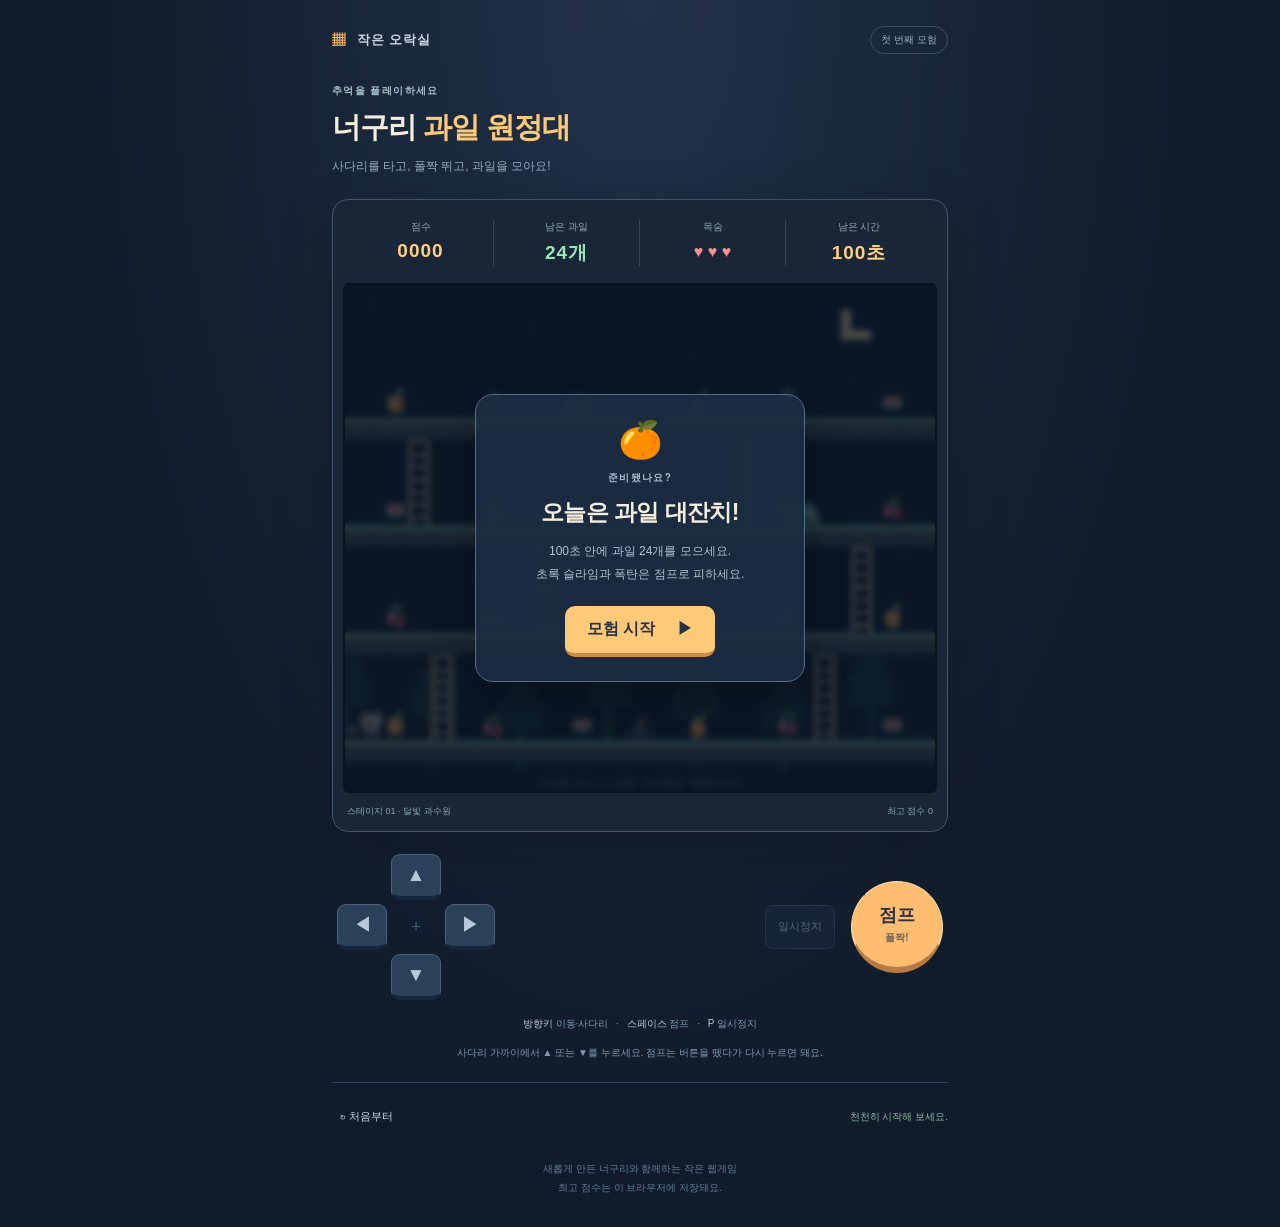
==== games/neoguri/index.html @ 7b436b3d "Add mobile raccoon fruit adventure game with touch controls and tests" ====
<!doctype html>
<html lang="ko"><head><meta charset="UTF-8"><meta name="viewport" content="width=device-width,initial-scale=1,viewport-fit=cover"><meta name="theme-color" content="#101b2b"><title>너구리 과일 원정대</title><link rel="stylesheet" href="style.css"><script src="engine.js" defer></script><script src="game.js" defer></script></head>
<body><main><header><div class="brand"><span class="brand-icon" aria-hidden="true">▦</span> 작은 오락실</div><span class="chip">첫 번째 모험</span></header><section class="heading"><p class="eyebrow">추억을 플레이하세요</p><h1>너구리 <span>과일 원정대</span></h1><p>사다리를 타고, 폴짝 뛰고, 과일을 모아요!</p></section>
<section class="machine" aria-label="너구리 게임"><div class="stats"><div>점수<strong id="score">0000</strong></div><div>남은 과일<strong id="fruit">24개</strong></div><div>목숨<strong id="lives">♥ ♥ ♥</strong></div><div>남은 시간<strong id="time">100초</strong></div></div>
<div class="screen"><canvas id="game" width="560" height="480" role="img" aria-label="과일과 사다리가 있는 네 층의 게임 화면. 아래 버튼이나 방향키로 너구리를 조종하세요.">이 게임은 캔버스를 지원하는 브라우저가 필요합니다.</canvas><div id="overlay" class="overlay"><div class="overlay-card"><span id="overlay-icon" class="big-icon" aria-hidden="true">🍊</span><p class="eyebrow" id="overlay-kicker">준비됐나요?</p><h2 id="overlay-title">오늘은 과일 대잔치!</h2><p id="overlay-body">100초 안에 과일 24개를 모으세요.<br>초록 슬라임과 폭탄은 점프로 피하세요.</p><button id="start" class="primary">모험 시작 <span aria-hidden="true">▶</span></button></div></div></div>
<div class="machine-bottom"><span>스테이지 01 · 달빛 과수원</span><span id="best">최고 점수 0</span></div></section>
<section class="controls" aria-label="게임 조작"><div class="dpad"><button class="up" data-control="up" aria-label="위로, 사다리 오르기">▲</button><button class="left" data-control="left" aria-label="왼쪽으로 이동">◀</button><span class="pad-center" aria-hidden="true">＋</span><button class="right" data-control="right" aria-label="오른쪽으로 이동">▶</button><button class="down" data-control="down" aria-label="아래로, 사다리 내려가기">▼</button></div><div class="actions"><button id="pause" class="secondary" disabled>일시정지</button><button data-control="jump" class="jump">점프<span>폴짝!</span></button></div></section>
<div class="instructions"><p><b>방향키</b> 이동·사다리 <span>·</span> <b>스페이스</b> 점프 <span>·</span> <b>P</b> 일시정지</p><p>사다리 가까이에서 ▲ 또는 ▼를 누르세요. 점프는 버튼을 뗐다가 다시 누르면 돼요.</p></div><div class="bottom-row"><button id="restart" class="text-button">↻ 처음부터</button><span id="status" role="status" aria-live="polite">천천히 시작해 보세요.</span></div><footer>새롭게 만든 너구리와 함께하는 작은 웹게임<br>최고 점수는 이 브라우저에 저장돼요.</footer></main></body></html>
---- games/neoguri/style.css ----
*{box-sizing:border-box} :root{color-scheme:dark;font-family:-apple-system,BlinkMacSystemFont,"Apple SD Gothic Neo","Noto Sans KR",sans-serif;background:#101b2b;color:#f4eedc}body{margin:0;background:radial-gradient(ellipse at 50% 0,#213149 0,transparent 65%)}button{font:inherit;cursor:pointer;touch-action:manipulation}button:focus-visible{outline:3px solid #8ce5ba;outline-offset:4px}main{width:min(100%,660px);margin:auto;padding:26px 22px max(30px,env(safe-area-inset-bottom))}header{display:flex;justify-content:space-between;align-items:center}.brand{font-size:13px;font-weight:700;color:#c9d5db;letter-spacing:.06em}.brand-icon{color:#ffbc62;margin-right:7px}.chip{color:#9cafc3;font-size:10px;border:1px solid #3b4d61;padding:6px 10px;border-radius:30px}.heading{margin:30px 0 24px}.eyebrow{font-size:10px;letter-spacing:.14em;color:#a9c1cb;font-weight:700}h1{font-size:29px;letter-spacing:-1px;margin:9px 0 10px}h1 span{color:#ffca78}.heading>p:last-child{font-size:12px;color:#94aabd;margin:0}.machine{border:1px solid #43546b;border-radius:16px;overflow:hidden;background:#192638;padding:10px;box-shadow:0 18px 60px #0003}.stats{display:grid;grid-template-columns:repeat(4,1fr);padding:10px 5px 17px}.stats>div{font-size:10px;color:#92a8b9;text-align:center;border-right:1px solid #33445b}.stats>div:last-child{border:0}.stats strong{display:block;color:#ffcf80;font-size:19px;font-variant-numeric:tabular-nums;letter-spacing:1px;margin-top:6px}#lives{color:#ff8c91;font-size:16px;padding-top:3px;letter-spacing:0}#fruit{color:#9ce5b6}.screen{position:relative;background:#101a2a;border-radius:6px;overflow:hidden;border:2px solid #0b1321}canvas{display:block;width:100%;height:auto;image-rendering:pixelated}.overlay{position:absolute;inset:0;display:grid;place-items:center;padding:14px;background:#091524bd;backdrop-filter:blur(3px)}.overlay-card{text-align:center;max-width:330px;width:100%;background:#1c2d42ed;border:1px solid #547086;border-radius:18px;padding:24px 16px;box-shadow:0 18px 40px #0004}.big-icon{font-size:36px}.overlay h2{font-size:23px;letter-spacing:-.6px;margin:12px 0}.overlay-card>p:not(.eyebrow){color:#b2c4d0;font-size:12px;line-height:1.9;margin:0 0 20px}.primary{background:#ffca78;color:#293345;border:0;border-bottom:4px solid #c98c42;border-radius:10px;padding:13px 22px;min-height:48px;font-weight:800}.primary:hover{background:#ffda9f}.primary span{margin-left:18px}.machine-bottom{display:flex;justify-content:space-between;font-size:9px;color:#8ca5b7;padding:12px 4px 3px;gap:8px}.controls{display:flex;justify-content:space-between;align-items:center;margin:22px 5px 14px}.dpad{display:grid;grid-template-columns:repeat(3,50px);grid-template-rows:repeat(3,46px);gap:4px;touch-action:none}.dpad button{background:#2b4059;border:1px solid #4c617a;border-bottom:4px solid #15273d;border-radius:9px;color:#b6c9d8;font-size:19px;touch-action:none;user-select:none;-webkit-user-select:none}.up{grid-column:2}.left{grid-column:1;grid-row:2}.pad-center{grid-column:2;grid-row:2;text-align:center;align-self:center;color:#48627b}.right{grid-column:3;grid-row:2}.down{grid-column:2;grid-row:3}.actions{display:flex;align-items:center;gap:16px}.jump{background:#ffbd71;border:1px solid #ffdb9d;border-bottom:6px solid #b67a42;border-radius:50%;width:92px;height:92px;color:#293345;font-size:18px;font-weight:800;touch-action:none;user-select:none;-webkit-user-select:none}.jump span{display:block;font-size:10px;opacity:.65;margin-top:4px}.secondary{border:1px solid #435972;background:#1d2e43;border-radius:8px;padding:12px;color:#b8c9d8;font-size:11px;min-height:44px}.secondary:disabled{opacity:.4}.dpad button:active,.dpad button.pressed,.jump:active,.jump.pressed{transform:translateY(3px);filter:brightness(1.2);border-bottom-width:1px}.instructions{text-align:center;font-size:10px;color:#819bb0;line-height:1.9}.instructions b{color:#bdccda;font-weight:500}.instructions span{margin:0 5px}.bottom-row{display:flex;align-items:center;justify-content:space-between;gap:10px;border-top:1px solid #304158;margin-top:20px;padding-top:12px}.text-button{background:none;border:0;min-height:44px;font-size:11px;color:#c6d2de;padding:8px}#status{font-size:10px;color:#91baa5;text-align:right}footer{text-align:center;font-size:10px;color:#617d95;line-height:1.9;margin:20px 0 0}[hidden]{display:none!important}@media(max-width:390px){main{padding:20px 12px}.heading{margin:24px 4px 20px}h1{font-size:25px}.dpad{grid-template-columns:repeat(3,44px);grid-template-rows:repeat(3,44px)}.actions{gap:10px}.jump{width:78px;height:78px}.secondary{padding:10px 7px}.stats strong{font-size:17px}.overlay-card{padding:15px 12px}.overlay h2{font-size:20px}.big-icon{font-size:26px}}@media(orientation:landscape) and (max-height:600px){main{max-width:600px}.heading{margin:15px 0}.controls{margin-top:15px}}
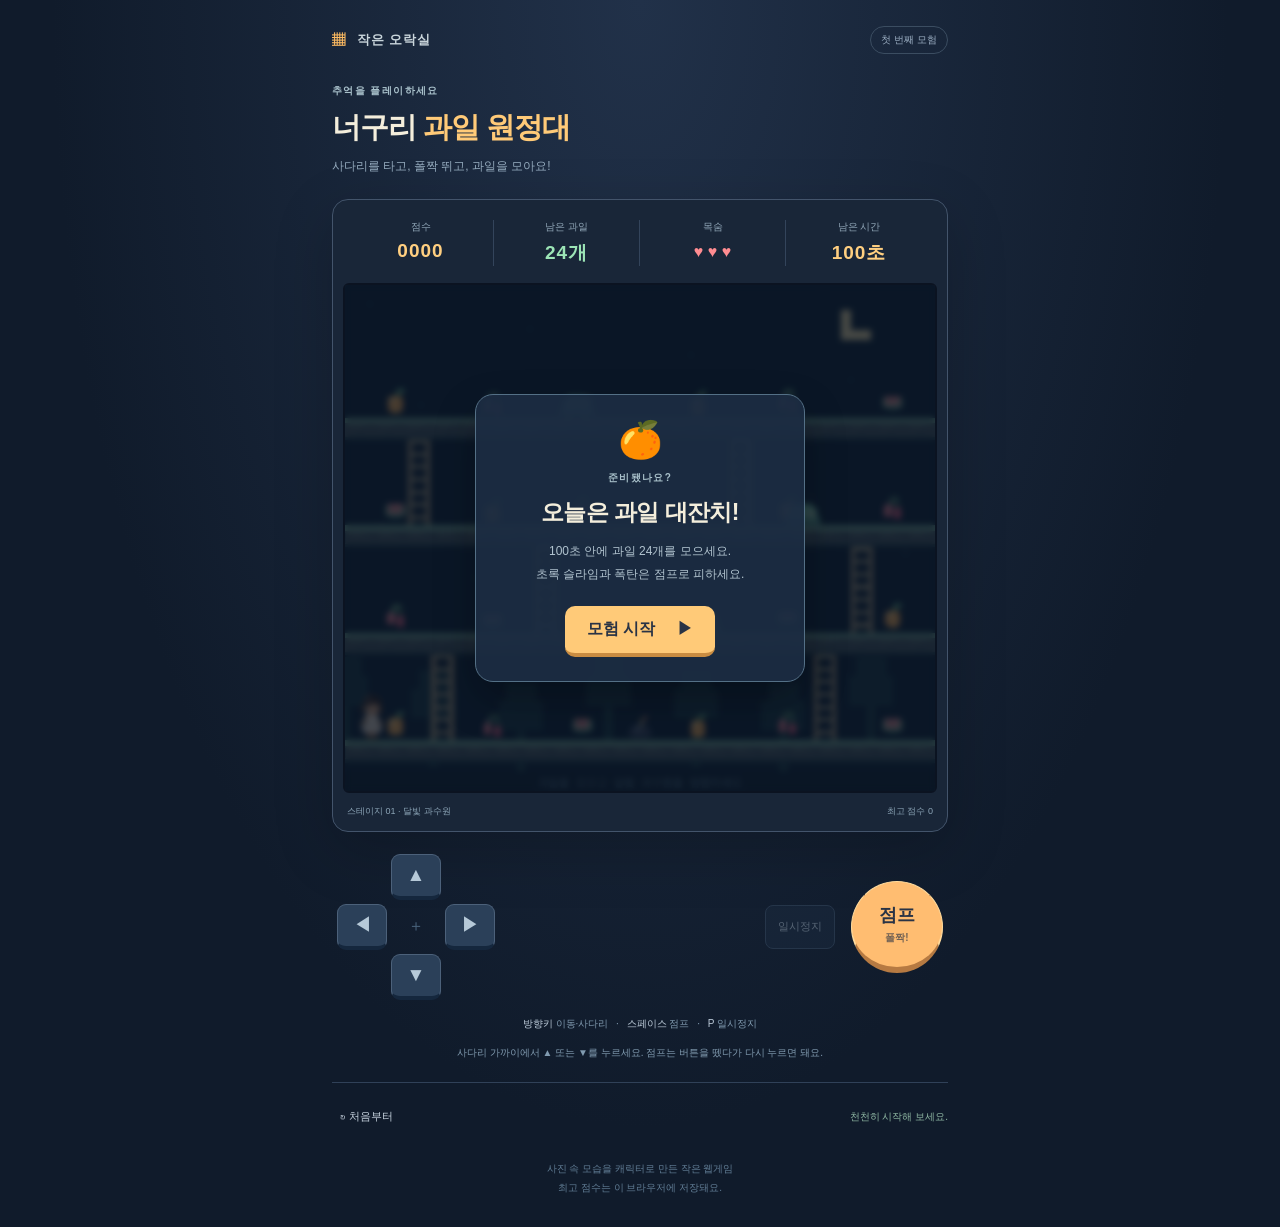
==== commit 37edfc5d: "Replace raccoon with photo-inspired girl character and graceful asset fallback" ====
--- a/games/neoguri/index.html
+++ b/games/neoguri/index.html
@@ -1,8 +1,8 @@
 <!doctype html>
-<html lang="ko"><head><meta charset="UTF-8"><meta name="viewport" content="width=device-width,initial-scale=1,viewport-fit=cover"><meta name="theme-color" content="#101b2b"><title>너구리 과일 원정대</title><link rel="stylesheet" href="style.css"><script src="engine.js" defer></script><script src="game.js" defer></script></head>
+<html lang="ko"><head><meta charset="UTF-8"><meta name="viewport" content="width=device-width,initial-scale=1,viewport-fit=cover"><meta name="theme-color" content="#101b2b"><title>너구리 과일 원정대</title><link rel="stylesheet" href="style.css"><script src="engine.js" defer></script><script src="game.js?v=photo-hero-v1" defer></script></head>
 <body><main><header><div class="brand"><span class="brand-icon" aria-hidden="true">▦</span> 작은 오락실</div><span class="chip">첫 번째 모험</span></header><section class="heading"><p class="eyebrow">추억을 플레이하세요</p><h1>너구리 <span>과일 원정대</span></h1><p>사다리를 타고, 폴짝 뛰고, 과일을 모아요!</p></section>
 <section class="machine" aria-label="너구리 게임"><div class="stats"><div>점수<strong id="score">0000</strong></div><div>남은 과일<strong id="fruit">24개</strong></div><div>목숨<strong id="lives">♥ ♥ ♥</strong></div><div>남은 시간<strong id="time">100초</strong></div></div>
-<div class="screen"><canvas id="game" width="560" height="480" role="img" aria-label="과일과 사다리가 있는 네 층의 게임 화면. 아래 버튼이나 방향키로 너구리를 조종하세요.">이 게임은 캔버스를 지원하는 브라우저가 필요합니다.</canvas><div id="overlay" class="overlay"><div class="overlay-card"><span id="overlay-icon" class="big-icon" aria-hidden="true">🍊</span><p class="eyebrow" id="overlay-kicker">준비됐나요?</p><h2 id="overlay-title">오늘은 과일 대잔치!</h2><p id="overlay-body">100초 안에 과일 24개를 모으세요.<br>초록 슬라임과 폭탄은 점프로 피하세요.</p><button id="start" class="primary">모험 시작 <span aria-hidden="true">▶</span></button></div></div></div>
+<div class="screen"><canvas id="game" width="560" height="480" role="img" aria-label="과일과 사다리가 있는 네 층의 게임 화면. 아래 버튼이나 방향키로 캐릭터를 조종하세요.">이 게임은 캔버스를 지원하는 브라우저가 필요합니다.</canvas><div id="overlay" class="overlay"><div class="overlay-card"><span id="overlay-icon" class="big-icon" aria-hidden="true">🍊</span><p class="eyebrow" id="overlay-kicker">준비됐나요?</p><h2 id="overlay-title">오늘은 과일 대잔치!</h2><p id="overlay-body">100초 안에 과일 24개를 모으세요.<br>초록 슬라임과 폭탄은 점프로 피하세요.</p><button id="start" class="primary">모험 시작 <span aria-hidden="true">▶</span></button></div></div></div>
 <div class="machine-bottom"><span>스테이지 01 · 달빛 과수원</span><span id="best">최고 점수 0</span></div></section>
 <section class="controls" aria-label="게임 조작"><div class="dpad"><button class="up" data-control="up" aria-label="위로, 사다리 오르기">▲</button><button class="left" data-control="left" aria-label="왼쪽으로 이동">◀</button><span class="pad-center" aria-hidden="true">＋</span><button class="right" data-control="right" aria-label="오른쪽으로 이동">▶</button><button class="down" data-control="down" aria-label="아래로, 사다리 내려가기">▼</button></div><div class="actions"><button id="pause" class="secondary" disabled>일시정지</button><button data-control="jump" class="jump">점프<span>폴짝!</span></button></div></section>
-<div class="instructions"><p><b>방향키</b> 이동·사다리 <span>·</span> <b>스페이스</b> 점프 <span>·</span> <b>P</b> 일시정지</p><p>사다리 가까이에서 ▲ 또는 ▼를 누르세요. 점프는 버튼을 뗐다가 다시 누르면 돼요.</p></div><div class="bottom-row"><button id="restart" class="text-button">↻ 처음부터</button><span id="status" role="status" aria-live="polite">천천히 시작해 보세요.</span></div><footer>새롭게 만든 너구리와 함께하는 작은 웹게임<br>최고 점수는 이 브라우저에 저장돼요.</footer></main></body></html>
+<div class="instructions"><p><b>방향키</b> 이동·사다리 <span>·</span> <b>스페이스</b> 점프 <span>·</span> <b>P</b> 일시정지</p><p>사다리 가까이에서 ▲ 또는 ▼를 누르세요. 점프는 버튼을 뗐다가 다시 누르면 돼요.</p></div><div class="bottom-row"><button id="restart" class="text-button">↻ 처음부터</button><span id="status" role="status" aria-live="polite">천천히 시작해 보세요.</span></div><footer>사진 속 모습을 캐릭터로 만든 작은 웹게임<br>최고 점수는 이 브라우저에 저장돼요.</footer></main></body></html>
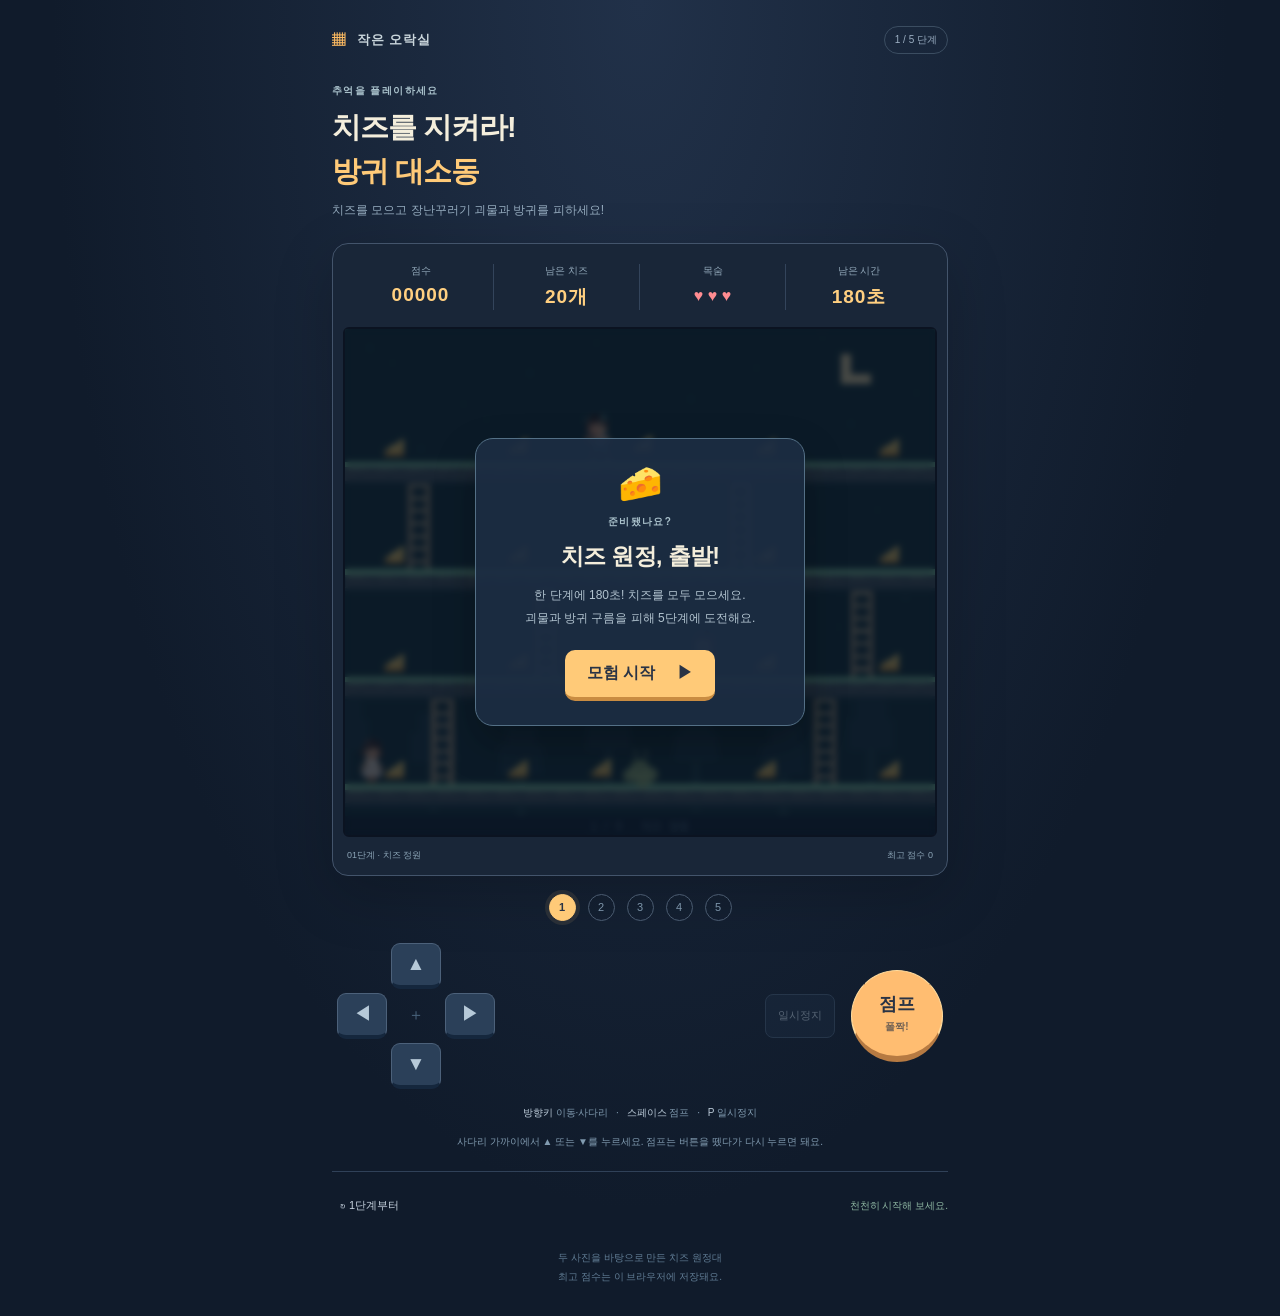
==== commit 661b251c: "Add five escalating cheese stages, photo monster, fart clouds and 180-second rounds" ====
--- a/games/neoguri/index.html
+++ b/games/neoguri/index.html
@@ -1,8 +1,9 @@
 <!doctype html>
-<html lang="ko"><head><meta charset="UTF-8"><meta name="viewport" content="width=device-width,initial-scale=1,viewport-fit=cover"><meta name="theme-color" content="#101b2b"><title>너구리 과일 원정대</title><link rel="stylesheet" href="style.css"><script src="engine.js" defer></script><script src="game.js?v=photo-hero-v1" defer></script></head>
-<body><main><header><div class="brand"><span class="brand-icon" aria-hidden="true">▦</span> 작은 오락실</div><span class="chip">첫 번째 모험</span></header><section class="heading"><p class="eyebrow">추억을 플레이하세요</p><h1>너구리 <span>과일 원정대</span></h1><p>사다리를 타고, 폴짝 뛰고, 과일을 모아요!</p></section>
-<section class="machine" aria-label="너구리 게임"><div class="stats"><div>점수<strong id="score">0000</strong></div><div>남은 과일<strong id="fruit">24개</strong></div><div>목숨<strong id="lives">♥ ♥ ♥</strong></div><div>남은 시간<strong id="time">100초</strong></div></div>
-<div class="screen"><canvas id="game" width="560" height="480" role="img" aria-label="과일과 사다리가 있는 네 층의 게임 화면. 아래 버튼이나 방향키로 캐릭터를 조종하세요.">이 게임은 캔버스를 지원하는 브라우저가 필요합니다.</canvas><div id="overlay" class="overlay"><div class="overlay-card"><span id="overlay-icon" class="big-icon" aria-hidden="true">🍊</span><p class="eyebrow" id="overlay-kicker">준비됐나요?</p><h2 id="overlay-title">오늘은 과일 대잔치!</h2><p id="overlay-body">100초 안에 과일 24개를 모으세요.<br>초록 슬라임과 폭탄은 점프로 피하세요.</p><button id="start" class="primary">모험 시작 <span aria-hidden="true">▶</span></button></div></div></div>
-<div class="machine-bottom"><span>스테이지 01 · 달빛 과수원</span><span id="best">최고 점수 0</span></div></section>
+<html lang="ko"><head><meta charset="UTF-8"><meta name="viewport" content="width=device-width,initial-scale=1,viewport-fit=cover"><meta name="theme-color" content="#101b2b"><title>치즈를 지켜라! 방귀 대소동</title><link rel="stylesheet" href="style.css?v=cheese-v2"><script src="engine.js?v=cheese-v2" defer></script><script src="game.js?v=cheese-v2" defer></script></head>
+<body><main><header><div class="brand"><span class="brand-icon" aria-hidden="true">▦</span> 작은 오락실</div><span class="chip" id="stage-label">1 / 5 단계</span></header><section class="heading"><p class="eyebrow">추억을 플레이하세요</p><h1>치즈를 지켜라!<span>방귀 대소동</span></h1><p>치즈를 모으고 장난꾸러기 괴물과 방귀를 피하세요!</p></section>
+<section class="machine" aria-label="치즈를 지켜라 게임"><div class="stats"><div>점수<strong id="score">0000</strong></div><div>남은 치즈<strong id="cheese">20개</strong></div><div>목숨<strong id="lives">♥ ♥ ♥</strong></div><div>남은 시간<strong id="time">180초</strong></div></div>
+<div class="screen"><canvas id="game" width="560" height="480" role="img" aria-label="치즈와 사다리가 있는 네 층의 게임 화면. 아래 버튼이나 방향키로 캐릭터를 조종하세요.">이 게임은 캔버스를 지원하는 브라우저가 필요합니다.</canvas><div id="overlay" class="overlay"><div class="overlay-card"><span id="overlay-icon" class="big-icon" aria-hidden="true">🧀</span><p class="eyebrow" id="overlay-kicker">준비됐나요?</p><h2 id="overlay-title">치즈 원정, 출발!</h2><p id="overlay-body">한 단계에 180초! 치즈를 모두 모으세요.<br>괴물과 방귀 구름을 피해 5단계에 도전해요.</p><button id="start" class="primary">모험 시작 <span aria-hidden="true">▶</span></button></div></div></div>
+<div class="machine-bottom"><span id="stage-name">01단계 · 치즈 정원</span><span id="best">최고 점수 0</span></div></section>
+<nav class="stage-track" aria-label="스테이지 진행"><span data-stage-dot="0" class="current" aria-label="1단계">1</span><span data-stage-dot="1" class="" aria-label="2단계">2</span><span data-stage-dot="2" class="" aria-label="3단계">3</span><span data-stage-dot="3" class="" aria-label="4단계">4</span><span data-stage-dot="4" class="" aria-label="5단계">5</span></nav>
 <section class="controls" aria-label="게임 조작"><div class="dpad"><button class="up" data-control="up" aria-label="위로, 사다리 오르기">▲</button><button class="left" data-control="left" aria-label="왼쪽으로 이동">◀</button><span class="pad-center" aria-hidden="true">＋</span><button class="right" data-control="right" aria-label="오른쪽으로 이동">▶</button><button class="down" data-control="down" aria-label="아래로, 사다리 내려가기">▼</button></div><div class="actions"><button id="pause" class="secondary" disabled>일시정지</button><button data-control="jump" class="jump">점프<span>폴짝!</span></button></div></section>
-<div class="instructions"><p><b>방향키</b> 이동·사다리 <span>·</span> <b>스페이스</b> 점프 <span>·</span> <b>P</b> 일시정지</p><p>사다리 가까이에서 ▲ 또는 ▼를 누르세요. 점프는 버튼을 뗐다가 다시 누르면 돼요.</p></div><div class="bottom-row"><button id="restart" class="text-button">↻ 처음부터</button><span id="status" role="status" aria-live="polite">천천히 시작해 보세요.</span></div><footer>사진 속 모습을 캐릭터로 만든 작은 웹게임<br>최고 점수는 이 브라우저에 저장돼요.</footer></main></body></html>
+<div class="instructions"><p><b>방향키</b> 이동·사다리 <span>·</span> <b>스페이스</b> 점프 <span>·</span> <b>P</b> 일시정지</p><p>사다리 가까이에서 ▲ 또는 ▼를 누르세요. 점프는 버튼을 뗐다가 다시 누르면 돼요.</p></div><div class="bottom-row"><button id="restart" class="text-button">↻ 1단계부터</button><span id="status" role="status" aria-live="polite">천천히 시작해 보세요.</span></div><footer>두 사진을 바탕으로 만든 치즈 원정대<br>최고 점수는 이 브라우저에 저장돼요.</footer></main></body></html>
--- a/games/neoguri/style.css
+++ b/games/neoguri/style.css
@@ -1 +1,3 @@
 *{box-sizing:border-box} :root{color-scheme:dark;font-family:-apple-system,BlinkMacSystemFont,"Apple SD Gothic Neo","Noto Sans KR",sans-serif;background:#101b2b;color:#f4eedc}body{margin:0;background:radial-gradient(ellipse at 50% 0,#213149 0,transparent 65%)}button{font:inherit;cursor:pointer;touch-action:manipulation}button:focus-visible{outline:3px solid #8ce5ba;outline-offset:4px}main{width:min(100%,660px);margin:auto;padding:26px 22px max(30px,env(safe-area-inset-bottom))}header{display:flex;justify-content:space-between;align-items:center}.brand{font-size:13px;font-weight:700;color:#c9d5db;letter-spacing:.06em}.brand-icon{color:#ffbc62;margin-right:7px}.chip{color:#9cafc3;font-size:10px;border:1px solid #3b4d61;padding:6px 10px;border-radius:30px}.heading{margin:30px 0 24px}.eyebrow{font-size:10px;letter-spacing:.14em;color:#a9c1cb;font-weight:700}h1{font-size:29px;letter-spacing:-1px;margin:9px 0 10px}h1 span{color:#ffca78}.heading>p:last-child{font-size:12px;color:#94aabd;margin:0}.machine{border:1px solid #43546b;border-radius:16px;overflow:hidden;background:#192638;padding:10px;box-shadow:0 18px 60px #0003}.stats{display:grid;grid-template-columns:repeat(4,1fr);padding:10px 5px 17px}.stats>div{font-size:10px;color:#92a8b9;text-align:center;border-right:1px solid #33445b}.stats>div:last-child{border:0}.stats strong{display:block;color:#ffcf80;font-size:19px;font-variant-numeric:tabular-nums;letter-spacing:1px;margin-top:6px}#lives{color:#ff8c91;font-size:16px;padding-top:3px;letter-spacing:0}#fruit{color:#9ce5b6}.screen{position:relative;background:#101a2a;border-radius:6px;overflow:hidden;border:2px solid #0b1321}canvas{display:block;width:100%;height:auto;image-rendering:pixelated}.overlay{position:absolute;inset:0;display:grid;place-items:center;padding:14px;background:#091524bd;backdrop-filter:blur(3px)}.overlay-card{text-align:center;max-width:330px;width:100%;background:#1c2d42ed;border:1px solid #547086;border-radius:18px;padding:24px 16px;box-shadow:0 18px 40px #0004}.big-icon{font-size:36px}.overlay h2{font-size:23px;letter-spacing:-.6px;margin:12px 0}.overlay-card>p:not(.eyebrow){color:#b2c4d0;font-size:12px;line-height:1.9;margin:0 0 20px}.primary{background:#ffca78;color:#293345;border:0;border-bottom:4px solid #c98c42;border-radius:10px;padding:13px 22px;min-height:48px;font-weight:800}.primary:hover{background:#ffda9f}.primary span{margin-left:18px}.machine-bottom{display:flex;justify-content:space-between;font-size:9px;color:#8ca5b7;padding:12px 4px 3px;gap:8px}.controls{display:flex;justify-content:space-between;align-items:center;margin:22px 5px 14px}.dpad{display:grid;grid-template-columns:repeat(3,50px);grid-template-rows:repeat(3,46px);gap:4px;touch-action:none}.dpad button{background:#2b4059;border:1px solid #4c617a;border-bottom:4px solid #15273d;border-radius:9px;color:#b6c9d8;font-size:19px;touch-action:none;user-select:none;-webkit-user-select:none}.up{grid-column:2}.left{grid-column:1;grid-row:2}.pad-center{grid-column:2;grid-row:2;text-align:center;align-self:center;color:#48627b}.right{grid-column:3;grid-row:2}.down{grid-column:2;grid-row:3}.actions{display:flex;align-items:center;gap:16px}.jump{background:#ffbd71;border:1px solid #ffdb9d;border-bottom:6px solid #b67a42;border-radius:50%;width:92px;height:92px;color:#293345;font-size:18px;font-weight:800;touch-action:none;user-select:none;-webkit-user-select:none}.jump span{display:block;font-size:10px;opacity:.65;margin-top:4px}.secondary{border:1px solid #435972;background:#1d2e43;border-radius:8px;padding:12px;color:#b8c9d8;font-size:11px;min-height:44px}.secondary:disabled{opacity:.4}.dpad button:active,.dpad button.pressed,.jump:active,.jump.pressed{transform:translateY(3px);filter:brightness(1.2);border-bottom-width:1px}.instructions{text-align:center;font-size:10px;color:#819bb0;line-height:1.9}.instructions b{color:#bdccda;font-weight:500}.instructions span{margin:0 5px}.bottom-row{display:flex;align-items:center;justify-content:space-between;gap:10px;border-top:1px solid #304158;margin-top:20px;padding-top:12px}.text-button{background:none;border:0;min-height:44px;font-size:11px;color:#c6d2de;padding:8px}#status{font-size:10px;color:#91baa5;text-align:right}footer{text-align:center;font-size:10px;color:#617d95;line-height:1.9;margin:20px 0 0}[hidden]{display:none!important}@media(max-width:390px){main{padding:20px 12px}.heading{margin:24px 4px 20px}h1{font-size:25px}.dpad{grid-template-columns:repeat(3,44px);grid-template-rows:repeat(3,44px)}.actions{gap:10px}.jump{width:78px;height:78px}.secondary{padding:10px 7px}.stats strong{font-size:17px}.overlay-card{padding:15px 12px}.overlay h2{font-size:20px}.big-icon{font-size:26px}}@media(orientation:landscape) and (max-height:600px){main{max-width:600px}.heading{margin:15px 0}.controls{margin-top:15px}}
+
+.heading h1 span{display:block;margin-top:4px}.stage-track{display:flex;justify-content:center;gap:12px;margin:18px 0 0}.stage-track span{display:grid;place-items:center;width:27px;height:27px;border-radius:50%;border:1px solid #4a5b70;font-size:11px;color:#7d95aa}.stage-track .current{background:#ffca78;border-color:#ffca78;color:#293345;font-weight:800;box-shadow:0 0 0 4px #ffca7818}.stage-track .finished{color:#9de5b9;border-color:#6baf91;background:#28453c}
